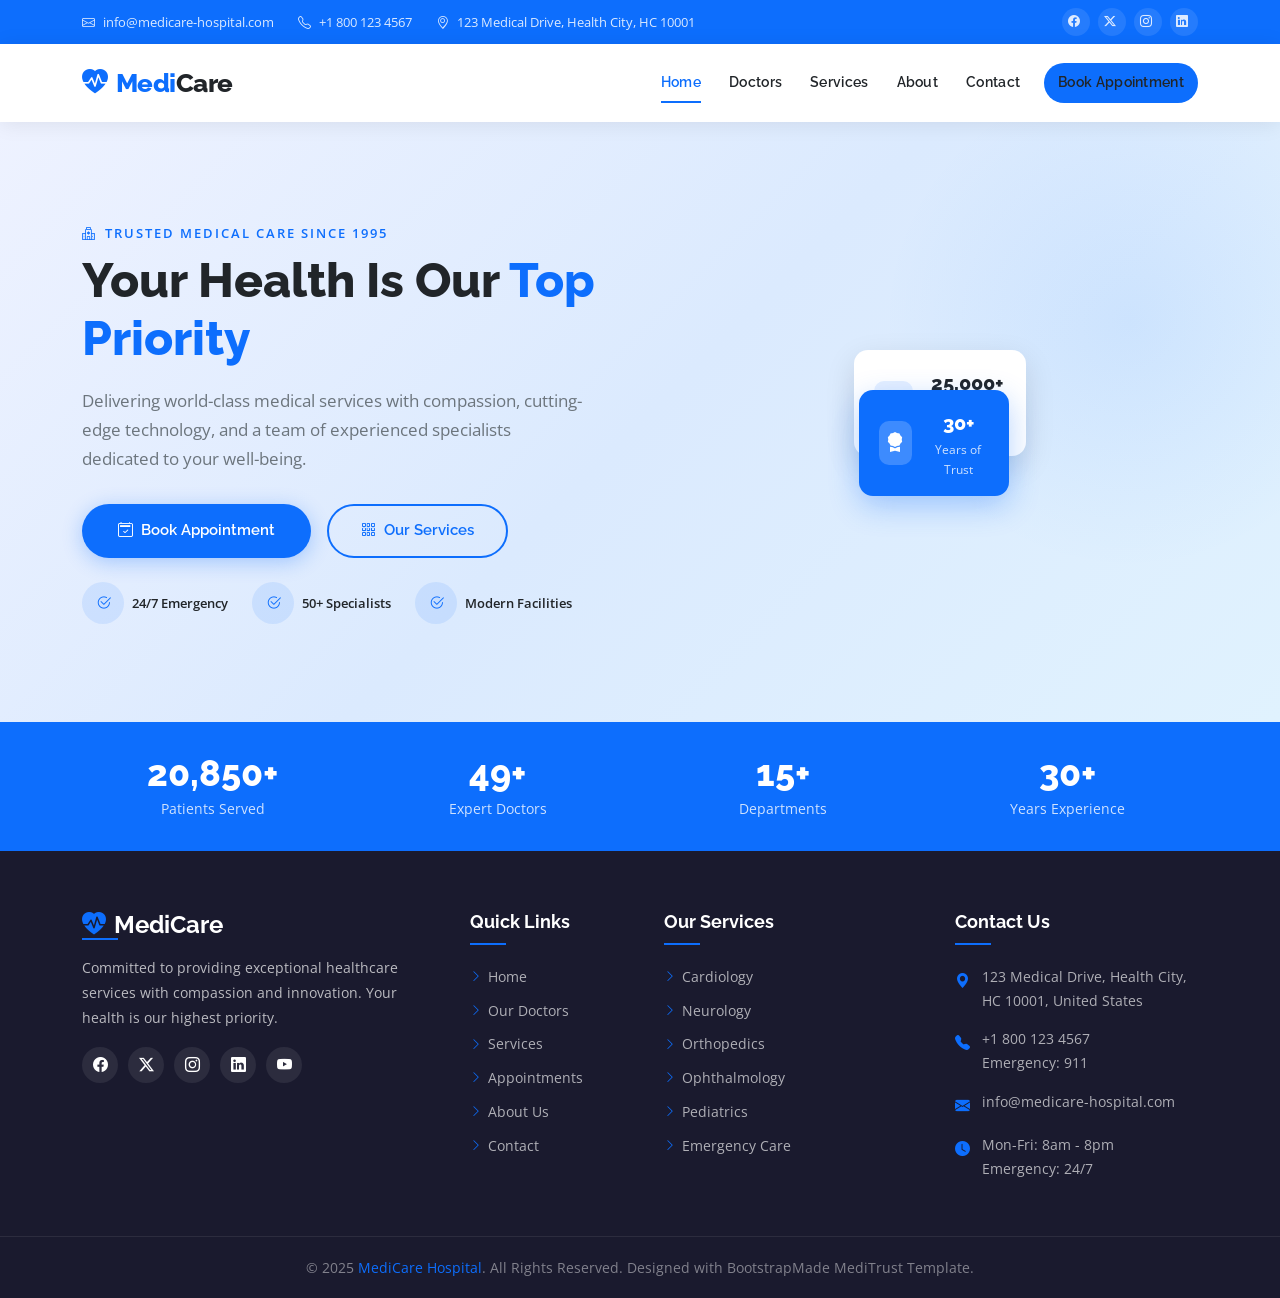
==== index.html @ 4e36a9a5 "Initial project upload" ====
<!DOCTYPE html>
<html lang="en">
<head>
  <meta charset="UTF-8" />
  <meta name="viewport" content="width=device-width, initial-scale=1.0" />
  <title>MediCare Hospital - Quality Healthcare for Everyone</title>
  <link rel="preconnect" href="https://fonts.googleapis.com" />
  <link href="https://fonts.googleapis.com/css2?family=Open+Sans:wght@400;500;600&family=Raleway:wght@500;600;700;800&display=swap" rel="stylesheet" />
  <link href="https://cdn.jsdelivr.net/npm/bootstrap@5.3.2/dist/css/bootstrap.min.css" rel="stylesheet" />
  <link href="https://cdn.jsdelivr.net/npm/bootstrap-icons@1.11.3/font/bootstrap-icons.min.css" rel="stylesheet" />
  <link href="css/style.css" rel="stylesheet" />
</head>
<body>

  <!-- TOPBAR -->
  <div class="topbar">
    <div class="container">
      <div class="d-flex justify-content-between align-items-center flex-wrap gap-2">
        <div class="d-flex gap-4 flex-wrap">
          <span><i class="bi bi-envelope"></i> info@medicare-hospital.com</span>
          <span><i class="bi bi-telephone"></i> +1 800 123 4567</span>
          <span><i class="bi bi-geo-alt"></i> 123 Medical Drive, Health City, HC 10001</span>
        </div>
        <div class="social-links">
          <a href="#"><i class="bi bi-facebook"></i></a>
          <a href="#"><i class="bi bi-twitter-x"></i></a>
          <a href="#"><i class="bi bi-instagram"></i></a>
          <a href="#"><i class="bi bi-linkedin"></i></a>
        </div>
      </div>
    </div>
  </div>

  <!-- NAVBAR -->
  <nav class="navbar navbar-expand-lg">
    <div class="container">
      <a class="navbar-brand" href="index.html">
        <i class="bi bi-heart-pulse-fill me-2"></i>Medi<span>Care</span>
      </a>
      <button class="navbar-toggler border-0" type="button" data-bs-toggle="collapse" data-bs-target="#navMenu">
        <span class="navbar-toggler-icon"></span>
      </button>
      <div class="collapse navbar-collapse" id="navMenu">
        <ul class="navbar-nav ms-auto align-items-lg-center">
          <li class="nav-item"><a class="nav-link active" href="index.html">Home</a></li>
          <li class="nav-item"><a class="nav-link" href="doctors.html">Doctors</a></li>
          <li class="nav-item"><a class="nav-link" href="#services">Services</a></li>
          <li class="nav-item"><a class="nav-link" href="#about">About</a></li>
          <li class="nav-item"><a class="nav-link" href="#contact">Contact</a></li>
          <li class="nav-item"><a class="nav-link btn-appointment" href="appointment.html">Book Appointment</a></li>
        </ul>
      </div>
    </div>
  </nav>

  <!-- HERO -->
  <section class="hero">
    <div class="container">
      <div class="row align-items-center g-5">
        <div class="col-lg-6" data-aos="fade-right">
          <p class="text-primary fw-semibold mb-2" style="font-size:13px;letter-spacing:2px;text-transform:uppercase;">
            <i class="bi bi-hospital me-2"></i>Trusted Medical Care Since 1995
          </p>
          <h1>Your Health Is Our <span>Top Priority</span></h1>
          <p>Delivering world-class medical services with compassion, cutting-edge technology, and a team of experienced specialists dedicated to your well-being.</p>
          <div class="d-flex gap-3 flex-wrap">
            <a href="appointment.html" class="btn-primary-custom">
              <i class="bi bi-calendar2-check"></i> Book Appointment
            </a>
            <a href="#services" class="btn-outline-custom">
              <i class="bi bi-grid-3x3-gap"></i> Our Services
            </a>
          </div>
          <div class="d-flex gap-4 mt-4 flex-wrap">
            <div class="d-flex align-items-center gap-2">
              <div style="width:42px;height:42px;background:rgba(13,110,253,0.1);border-radius:50%;display:flex;align-items:center;justify-content:center;">
                <i class="bi bi-check2-circle text-primary"></i>
              </div>
              <span style="font-size:13px;font-weight:600;">24/7 Emergency</span>
            </div>
            <div class="d-flex align-items-center gap-2">
              <div style="width:42px;height:42px;background:rgba(13,110,253,0.1);border-radius:50%;display:flex;align-items:center;justify-content:center;">
                <i class="bi bi-check2-circle text-primary"></i>
              </div>
              <span style="font-size:13px;font-weight:600;">50+ Specialists</span>
            </div>
            <div class="d-flex align-items-center gap-2">
              <div style="width:42px;height:42px;background:rgba(13,110,253,0.1);border-radius:50%;display:flex;align-items:center;justify-content:center;">
                <i class="bi bi-check2-circle text-primary"></i>
              </div>
              <span style="font-size:13px;font-weight:600;">Modern Facilities</span>
            </div>
          </div>
        </div>
        <div class="col-lg-6 text-center">
          <div style="position:relative;display:inline-block;">
            <img src="https://images.unsplash.com/photo-1631217868264-e5b90bb7e133?w=520&q=80" alt="Hospital Team" class="hero-img" />
            <div style="position:absolute;bottom:-20px;left:-20px;background:#fff;border-radius:14px;padding:16px 20px;box-shadow:0 10px 30px rgba(0,0,0,0.12);min-width:170px;">
              <div class="d-flex align-items-center gap-3">
                <div style="background:rgba(13,110,253,0.1);border-radius:10px;width:44px;height:44px;display:flex;align-items:center;justify-content:center;">
                  <i class="bi bi-people-fill text-primary fs-5"></i>
                </div>
                <div>
                  <div style="font-size:20px;font-weight:800;color:#212529;font-family:'Raleway',sans-serif;">25,000+</div>
                  <div style="font-size:12px;color:#6c757d;">Happy Patients</div>
                </div>
              </div>
            </div>
            <div style="position:absolute;top:-20px;right:-20px;background:#0d6efd;border-radius:14px;padding:16px 20px;box-shadow:0 10px 30px rgba(13,110,253,0.3);min-width:150px;">
              <div class="d-flex align-items-center gap-3">
                <div style="background:rgba(255,255,255,0.2);border-radius:10px;width:44px;height:44px;display:flex;align-items:center;justify-content:center;">
                  <i class="bi bi-award-fill text-white fs-5"></i>
                </div>
                <div>
                  <div style="font-size:20px;font-weight:800;color:#fff;font-family:'Raleway',sans-serif;">30+</div>
                  <div style="font-size:12px;color:rgba(255,255,255,0.8);">Years of Trust</div>
                </div>
              </div>
            </div>
          </div>
        </div>
      </div>
    </div>
  </section>

  <!-- STATS BANNER -->
  <div class="stats-banner">
    <div class="container">
      <div class="row g-4 text-center">
        <div class="col-6 col-md-3">
          <div class="stat-item">
            <h3><span data-target="25000" data-suffix="+">0</span></h3>
            <p>Patients Served</p>
          </div>
        </div>
        <div class="col-6 col-md-3">
          <div class="stat-item">
            <h3><span data-target="50" data-suffix="+">0</span></h3>
            <p>Expert Doctors</p>
          </div>
        </div>
        <div class="col-6 col-md-3">
          <div class="stat-item">
            <h3><span data-target="15" data-suffix="+">0</span></h3>
            <p>Departments</p>
          </div>
        </div>
        <div class="col-6 col-md-3">
          <div class="stat-item">
            <h3><span data-target="30" data-suffix="+">0</span></h3>
            <p>Years Experience</p>
          </div>
        </div>
      </div>
    </div>
  </div>

   <!-- FOOTER -->
  <footer>
    <div class="container">
      <div class="row g-5">
        <div class="col-lg-4 col-md-6">
          <h4 style="font-size:24px;border:none;padding:0;margin-bottom:15px;">
            <i class="bi bi-heart-pulse-fill text-primary me-2"></i>Medi<span style="color:#fff;">Care</span>
          </h4>
          <p>Committed to providing exceptional healthcare services with compassion and innovation. Your health is our highest priority.</p>
          <div class="footer-social mt-3">
            <a href="#"><i class="bi bi-facebook"></i></a>
            <a href="#"><i class="bi bi-twitter-x"></i></a>
            <a href="#"><i class="bi bi-instagram"></i></a>
            <a href="#"><i class="bi bi-linkedin"></i></a>
            <a href="#"><i class="bi bi-youtube"></i></a>
          </div>
        </div>
        <div class="col-lg-2 col-md-6">
          <h4>Quick Links</h4>
          <ul>
            <li><a href="index.html"><i class="bi bi-chevron-right"></i> Home</a></li>
            <li><a href="doctors.html"><i class="bi bi-chevron-right"></i> Our Doctors</a></li>
            <li><a href="#services"><i class="bi bi-chevron-right"></i> Services</a></li>
            <li><a href="appointment.html"><i class="bi bi-chevron-right"></i> Appointments</a></li>
            <li><a href="#about"><i class="bi bi-chevron-right"></i> About Us</a></li>
            <li><a href="#contact"><i class="bi bi-chevron-right"></i> Contact</a></li>
          </ul>
        </div>
        <div class="col-lg-3 col-md-6">
          <h4>Our Services</h4>
          <ul>
            <li><a href="#"><i class="bi bi-chevron-right"></i> Cardiology</a></li>
            <li><a href="#"><i class="bi bi-chevron-right"></i> Neurology</a></li>
            <li><a href="#"><i class="bi bi-chevron-right"></i> Orthopedics</a></li>
            <li><a href="#"><i class="bi bi-chevron-right"></i> Ophthalmology</a></li>
            <li><a href="#"><i class="bi bi-chevron-right"></i> Pediatrics</a></li>
            <li><a href="#"><i class="bi bi-chevron-right"></i> Emergency Care</a></li>
          </ul>
        </div>
        <div class="col-lg-3 col-md-6">
          <h4>Contact Us</h4>
          <div class="footer-contact-item">
            <i class="bi bi-geo-alt-fill"></i>
            <span>123 Medical Drive, Health City, HC 10001, United States</span>
          </div>
          <div class="footer-contact-item">
            <i class="bi bi-telephone-fill"></i>
            <span>+1 800 123 4567<br>Emergency: 911</span>
          </div>
          <div class="footer-contact-item">
            <i class="bi bi-envelope-fill"></i>
            <span>info@medicare-hospital.com</span>
          </div>
          <div class="footer-contact-item">
            <i class="bi bi-clock-fill"></i>
            <span>Mon-Fri: 8am - 8pm<br>Emergency: 24/7</span>
          </div>
        </div>
      </div>
    </div>
    <div class="footer-bottom">
      <div class="container">
        <p class="mb-0">&copy; 2025 <a href="#">MediCare Hospital</a>. All Rights Reserved. Designed with BootstrapMade MediTrust Template.</p>
      </div>
    </div>
  </footer>

  <!-- SCROLL TO TOP -->
  <button class="scroll-top" id="scrollTop"><i class="bi bi-arrow-up"></i></button>

  <script src="https://cdn.jsdelivr.net/npm/bootstrap@5.3.2/dist/js/bootstrap.bundle.min.js"></script>
  <script src="js/main.js"></script>
</body>
</html>
---- css/style.css ----
/* =============================================
   MediTrust - Hospital Management CSS
   Matching BootstrapMade MediTrust Template
============================================= */

:root {
  --primary: #0d6efd;
  --primary-dark: #0b5ed7;
  --secondary: #6c757d;
  --accent: #0dcaf0;
  --success: #198754;
  --light-bg: #f8f9fa;
  --white: #ffffff;
  --dark: #212529;
  --text-muted: #6c757d;
  --border-color: #dee2e6;
  --shadow: 0 0 30px rgba(0,0,0,0.08);
  --shadow-hover: 0 10px 40px rgba(13,110,253,0.15);
  --font-main: 'Open Sans', sans-serif;
  --font-heading: 'Raleway', sans-serif;
}

* { margin: 0; padding: 0; box-sizing: border-box; }

body {
  font-family: var(--font-main);
  color: var(--dark);
  background: var(--white);
  font-size: 15px;
  line-height: 1.7;
}

a { color: var(--primary); text-decoration: none; transition: 0.3s; }
a:hover { color: var(--primary-dark); }

h1,h2,h3,h4,h5,h6 {
  font-family: var(--font-heading);
  font-weight: 700;
  color: var(--dark);
}

/* ---- TOPBAR ---- */
.topbar {
  background: var(--primary);
  color: rgba(255,255,255,0.85);
  font-size: 13px;
  padding: 8px 0;
}
.topbar a { color: rgba(255,255,255,0.85); font-size: 13px; }
.topbar a:hover { color: #fff; }
.topbar i { margin-right: 5px; }
.topbar .social-links a {
  width: 28px; height: 28px;
  display: inline-flex; align-items: center; justify-content: center;
  background: rgba(255,255,255,0.1);
  border-radius: 50%;
  margin-left: 5px;
  font-size: 12px;
}
.topbar .social-links a:hover { background: rgba(255,255,255,0.25); }

/* ---- NAVBAR ---- */
.navbar {
  background: var(--white) !important;
  box-shadow: 0 2px 20px rgba(0,0,0,0.08);
  padding: 12px 0;
  position: sticky;
  top: 0;
  z-index: 9999;
}
.navbar-brand {
  font-family: var(--font-heading);
  font-size: 26px;
  font-weight: 800;
  color: var(--primary) !important;
  letter-spacing: -0.5px;
}
.navbar-brand span { color: var(--dark); }
.navbar-nav .nav-link {
  font-family: var(--font-heading);
  font-size: 14px;
  font-weight: 600;
  color: var(--dark) !important;
  padding: 8px 14px !important;
  letter-spacing: 0.3px;
  position: relative;
}
.navbar-nav .nav-link::after {
  content: '';
  position: absolute;
  bottom: 0; left: 14px;
  width: 0; height: 2px;
  background: var(--primary);
  transition: 0.3s;
}
.navbar-nav .nav-link:hover::after,
.navbar-nav .nav-link.active::after { width: calc(100% - 28px); }
.navbar-nav .nav-link:hover,
.navbar-nav .nav-link.active { color: var(--primary) !important; }
.btn-appointment {
  background: var(--primary);
  color: #fff !important;
  border-radius: 50px;
  padding: 8px 24px !important;
  font-size: 14px !important;
  margin-left: 10px;
}
.btn-appointment:hover { background: var(--primary-dark); color: #fff !important; }
.btn-appointment::after { display: none !important; }

/* ---- HERO SECTION ---- */
.hero {
  background: linear-gradient(135deg, #eef2ff 0%, #dbeafe 50%, #e0f2fe 100%);
  padding: 100px 0 80px;
  min-height: 600px;
  position: relative;
  overflow: hidden;
}
.hero::before {
  content: '';
  position: absolute;
  top: -50px; right: -100px;
  width: 500px; height: 500px;
  background: radial-gradient(circle, rgba(13,110,253,0.08) 0%, transparent 70%);
  border-radius: 50%;
}
.hero h1 {
  font-size: 48px;
  font-weight: 800;
  line-height: 1.2;
  color: var(--dark);
  margin-bottom: 20px;
}
.hero h1 span { color: var(--primary); }
.hero p {
  font-size: 17px;
  color: var(--secondary);
  margin-bottom: 30px;
  max-width: 500px;
}
.hero-img {
  border-radius: 20px;
  box-shadow: 0 20px 60px rgba(13,110,253,0.2);
  width: 100%;
  max-width: 500px;
}
.btn-primary-custom {
  background: var(--primary);
  color: #fff;
  border: none;
  border-radius: 50px;
  padding: 14px 36px;
  font-size: 15px;
  font-weight: 600;
  font-family: var(--font-heading);
  display: inline-flex; align-items: center; gap: 8px;
  transition: 0.3s;
  box-shadow: 0 4px 20px rgba(13,110,253,0.3);
}
.btn-primary-custom:hover {
  background: var(--primary-dark);
  color: #fff;
  transform: translateY(-2px);
  box-shadow: 0 8px 30px rgba(13,110,253,0.4);
}
.btn-outline-custom {
  background: transparent;
  color: var(--primary);
  border: 2px solid var(--primary);
  border-radius: 50px;
  padding: 12px 32px;
  font-size: 15px;
  font-weight: 600;
  font-family: var(--font-heading);
  display: inline-flex; align-items: center; gap: 8px;
  transition: 0.3s;
}
.btn-outline-custom:hover {
  background: var(--primary);
  color: #fff;
  transform: translateY(-2px);
}

/* ---- STATS BANNER ---- */
.stats-banner {
  background: var(--primary);
  padding: 30px 0;
}
.stat-item { text-align: center; color: #fff; }
.stat-item h3 { font-size: 36px; font-weight: 800; color: #fff; margin-bottom: 2px; }
.stat-item p { font-size: 14px; color: rgba(255,255,255,0.8); margin: 0; }

/* ---- SECTION STYLES ---- */
section { padding: 70px 0; }
.section-title {
  text-align: center;
  padding-bottom: 40px;
}
.section-title h2 {
  font-size: 36px;
  font-weight: 800;
  position: relative;
  padding-bottom: 20px;
  margin-bottom: 15px;
}
.section-title h2::after {
  content: '';
  position: absolute;
  bottom: 0; left: 50%; transform: translateX(-50%);
  width: 60px; height: 3px;
  background: var(--primary);
  border-radius: 2px;
}
.section-title p {
  color: var(--secondary);
  max-width: 600px;
  margin: 0 auto;
  font-size: 16px;
}
.section-title .subtitle {
  color: var(--primary);
  font-size: 13px;
  font-weight: 600;
  letter-spacing: 2px;
  text-transform: uppercase;
  margin-bottom: 10px;
  display: block;
}

/* ---- SERVICE CARDS ---- */
.services-section { background: var(--light-bg); }
.service-card {
  background: var(--white);
  border-radius: 12px;
  padding: 35px 25px;
  text-align: center;
  box-shadow: var(--shadow);
  transition: 0.3s;
  height: 100%;
  border: 1px solid transparent;
}
.service-card:hover {
  box-shadow: var(--shadow-hover);
  transform: translateY(-5px);
  border-color: rgba(13,110,253,0.1);
}
.service-icon {
  width: 70px; height: 70px;
  background: rgba(13,110,253,0.1);
  border-radius: 50%;
  display: flex; align-items: center; justify-content: center;
  margin: 0 auto 20px;
  transition: 0.3s;
}
.service-card:hover .service-icon { background: var(--primary); }
.service-icon i {
  font-size: 30px;
  color: var(--primary);
  transition: 0.3s;
}
.service-card:hover .service-icon i { color: #fff; }
.service-card h4 { font-size: 18px; margin-bottom: 12px; }
.service-card p { color: var(--secondary); font-size: 14px; margin: 0; }

/* ---- DOCTOR CARDS ---- */
.doctor-card {
  background: var(--white);
  border-radius: 12px;
  overflow: hidden;
  box-shadow: var(--shadow);
  transition: 0.3s;
  height: 100%;
}
.doctor-card:hover {
  box-shadow: var(--shadow-hover);
  transform: translateY(-5px);
}
.doctor-img-wrap {
  position: relative;
  overflow: hidden;
}
.doctor-img-wrap img {
  width: 100%;
  height: 260px;
  object-fit: cover;
  object-position: top;
  transition: 0.4s;
}
.doctor-card:hover .doctor-img-wrap img { transform: scale(1.04); }
.doctor-social {
  position: absolute;
  bottom: -50px;
  left: 0; right: 0;
  background: rgba(13,110,253,0.9);
  display: flex; justify-content: center; gap: 15px;
  padding: 12px;
  transition: 0.4s;
}
.doctor-card:hover .doctor-social { bottom: 0; }
.doctor-social a { color: #fff; font-size: 16px; }
.doctor-social a:hover { color: rgba(255,255,255,0.7); }
.doctor-info { padding: 20px; }
.doctor-info h4 { font-size: 18px; margin-bottom: 4px; }
.doctor-info .specialty {
  color: var(--primary);
  font-size: 13px;
  font-weight: 600;
  display: block;
  margin-bottom: 8px;
}
.doctor-rating { color: #ffc107; font-size: 13px; }
.doctor-rating span { color: var(--secondary); font-size: 12px; margin-left: 4px; }

/* ---- APPOINTMENT SECTION ---- */
.appointment-section { background: var(--light-bg); }
.appt-form-wrap {
  background: var(--white);
  border-radius: 16px;
  padding: 45px 40px;
  box-shadow: var(--shadow);
}
.appt-info-wrap {
  background: var(--primary);
  border-radius: 16px;
  padding: 45px 40px;
  color: #fff;
  height: 100%;
}
.appt-info-wrap h3 { color: #fff; margin-bottom: 20px; font-size: 26px; }
.appt-info-item {
  display: flex; gap: 15px;
  margin-bottom: 25px;
  align-items: flex-start;
}
.appt-info-item .icon {
  width: 50px; height: 50px;
  background: rgba(255,255,255,0.15);
  border-radius: 10px;
  display: flex; align-items: center; justify-content: center;
  flex-shrink: 0;
}
.appt-info-item .icon i { font-size: 22px; color: #fff; }
.appt-info-item h5 { font-size: 15px; color: #fff; margin-bottom: 3px; }
.appt-info-item p { font-size: 13px; color: rgba(255,255,255,0.75); margin: 0; }
.form-label { font-weight: 600; font-size: 13px; color: var(--dark); margin-bottom: 6px; }
.form-control, .form-select {
  border: 1.5px solid var(--border-color);
  border-radius: 8px;
  padding: 10px 14px;
  font-size: 14px;
  transition: 0.2s;
}
.form-control:focus, .form-select:focus {
  border-color: var(--primary);
  box-shadow: 0 0 0 3px rgba(13,110,253,0.12);
}
.btn-submit {
  background: var(--primary);
  color: #fff;
  border: none;
  border-radius: 8px;
  padding: 13px 36px;
  font-size: 15px;
  font-weight: 600;
  font-family: var(--font-heading);
  width: 100%;
  transition: 0.3s;
  cursor: pointer;
}
.btn-submit:hover { background: var(--primary-dark); transform: translateY(-1px); }

/* ---- EMERGENCY SECTION ---- */
.emergency-section {
  background: linear-gradient(135deg, #dc3545, #c82333);
  padding: 60px 0;
  color: #fff;
}
.emergency-section h2 { color: #fff; font-size: 32px; margin-bottom: 10px; }
.emergency-section p { color: rgba(255,255,255,0.85); font-size: 16px; margin-bottom: 0; }
.emergency-number {
  font-size: 44px;
  font-weight: 900;
  color: #fff;
  font-family: var(--font-heading);
  letter-spacing: 2px;
}
.emergency-badge {
  background: rgba(255,255,255,0.15);
  border-radius: 12px;
  padding: 20px 30px;
  text-align: center;
  border: 1px solid rgba(255,255,255,0.2);
}
.btn-emergency {
  background: #fff;
  color: #dc3545;
  border: none;
  border-radius: 50px;
  padding: 14px 36px;
  font-size: 15px;
  font-weight: 700;
  font-family: var(--font-heading);
  transition: 0.3s;
  display: inline-flex; align-items: center; gap: 8px;
}
.btn-emergency:hover {
  background: #f8d7da;
  transform: translateY(-2px);
  box-shadow: 0 8px 30px rgba(0,0,0,0.2);
}

/* ---- WHY US ---- */
.why-us-item {
  display: flex; gap: 18px;
  margin-bottom: 30px;
  align-items: flex-start;
}
.why-icon {
  width: 56px; height: 56px;
  background: rgba(13,110,253,0.1);
  border-radius: 12px;
  display: flex; align-items: center; justify-content: center;
  flex-shrink: 0;
}
.why-icon i { font-size: 24px; color: var(--primary); }
.why-text h5 { font-size: 17px; margin-bottom: 5px; }
.why-text p { color: var(--secondary); font-size: 14px; margin: 0; }

/* ---- TESTIMONIALS ---- */
.testimonials-section { background: var(--light-bg); }
.testimonial-card {
  background: var(--white);
  border-radius: 12px;
  padding: 30px;
  box-shadow: var(--shadow);
  height: 100%;
  position: relative;
}
.testimonial-card::before {
  content: '\201C';
  font-size: 80px;
  color: rgba(13,110,253,0.1);
  font-family: Georgia, serif;
  position: absolute;
  top: 10px; left: 20px;
  line-height: 1;
}
.testimonial-text {
  color: var(--secondary);
  font-size: 14px;
  line-height: 1.8;
  margin-bottom: 20px;
  padding-top: 30px;
}
.testimonial-author { display: flex; align-items: center; gap: 12px; }
.testimonial-author img {
  width: 50px; height: 50px;
  border-radius: 50%;
  object-fit: cover;
}
.testimonial-author h5 { font-size: 15px; margin-bottom: 2px; }
.testimonial-author span { font-size: 12px; color: var(--primary); }

/* ---- FOOTER ---- */
footer {
  background: #1a1a2e;
  color: rgba(255,255,255,0.7);
  padding: 60px 0 0;
}
footer h4 {
  color: #fff;
  font-size: 18px;
  margin-bottom: 20px;
  position: relative;
  padding-bottom: 12px;
}
footer h4::after {
  content: '';
  position: absolute;
  bottom: 0; left: 0;
  width: 36px; height: 2px;
  background: var(--primary);
}
footer p { font-size: 14px; line-height: 1.8; }
footer ul { list-style: none; padding: 0; }
footer ul li { margin-bottom: 10px; }
footer ul li a {
  color: rgba(255,255,255,0.65);
  font-size: 14px;
  display: flex; align-items: center; gap: 6px;
  transition: 0.3s;
}
footer ul li a:hover { color: var(--primary); padding-left: 5px; }
footer ul li a i { font-size: 12px; color: var(--primary); }
.footer-contact-item { display: flex; gap: 12px; margin-bottom: 15px; }
.footer-contact-item i { color: var(--primary); margin-top: 3px; font-size: 15px; }
.footer-contact-item span { font-size: 14px; color: rgba(255,255,255,0.65); }
.footer-social a {
  width: 36px; height: 36px;
  background: rgba(255,255,255,0.08);
  border-radius: 50%;
  display: inline-flex; align-items: center; justify-content: center;
  color: #fff; font-size: 15px;
  margin-right: 6px;
  transition: 0.3s;
}
.footer-social a:hover { background: var(--primary); }
.footer-bottom {
  border-top: 1px solid rgba(255,255,255,0.08);
  padding: 18px 0;
  margin-top: 40px;
  text-align: center;
  font-size: 13px;
  color: rgba(255,255,255,0.45);
}
.footer-bottom a { color: var(--primary); }

/* ---- BREADCRUMB / PAGE HEADER ---- */
.page-header {
  background: linear-gradient(135deg, #1a1a2e 0%, #16213e 100%);
  padding: 65px 0 45px;
  color: #fff;
  position: relative;
  overflow: hidden;
}
.page-header::after {
  content: '';
  position: absolute;
  top: 0; left: 0; right: 0; bottom: 0;
  background: rgba(13,110,253,0.08);
}
.page-header .container { position: relative; z-index: 2; }
.page-header h1 { color: #fff; font-size: 38px; margin-bottom: 8px; }
.breadcrumb { background: transparent; padding: 0; margin: 0; }
.breadcrumb-item a { color: rgba(255,255,255,0.7); font-size: 14px; }
.breadcrumb-item.active { color: var(--primary); font-size: 14px; }
.breadcrumb-item + .breadcrumb-item::before { color: rgba(255,255,255,0.4); }

/* ---- DOCTOR PAGE SPECIFIC ---- */
.filter-btns { margin-bottom: 35px; text-align: center; }
.filter-btn {
  background: transparent;
  border: 1.5px solid var(--border-color);
  color: var(--secondary);
  border-radius: 50px;
  padding: 8px 22px;
  font-size: 13px;
  font-weight: 600;
  margin: 4px;
  cursor: pointer;
  transition: 0.3s;
}
.filter-btn:hover, .filter-btn.active {
  background: var(--primary);
  border-color: var(--primary);
  color: #fff;
}
.doctor-full-card {
  background: var(--white);
  border-radius: 14px;
  box-shadow: var(--shadow);
  overflow: hidden;
  display: flex; gap: 0;
  margin-bottom: 25px;
  transition: 0.3s;
}
.doctor-full-card:hover { box-shadow: var(--shadow-hover); transform: translateY(-3px); }
.doctor-full-card img {
  width: 200px;
  height: 220px;
  object-fit: cover;
  object-position: top;
  flex-shrink: 0;
}
.doctor-full-info { padding: 25px; flex: 1; }
.doctor-full-info h4 { font-size: 20px; margin-bottom: 4px; }
.doctor-full-info .specialty { color: var(--primary); font-size: 13px; font-weight: 600; }
.badge-custom {
  background: rgba(13,110,253,0.1);
  color: var(--primary);
  font-size: 12px;
  padding: 4px 12px;
  border-radius: 50px;
  font-weight: 600;
  margin-right: 5px;
  margin-bottom: 5px;
  display: inline-block;
}
.availability-badge {
  background: rgba(25,135,84,0.1);
  color: var(--success);
  font-size: 12px;
  padding: 4px 12px;
  border-radius: 50px;
  font-weight: 600;
  display: inline-block;
}

/* ---- APPOINTMENT PAGE ---- */
.appt-steps { margin-bottom: 40px; }
.step-item {
  display: flex; align-items: center; gap: 12px;
  padding: 15px 20px;
  border-radius: 10px;
  background: var(--white);
  box-shadow: var(--shadow);
  margin-bottom: 12px;
  transition: 0.3s;
}
.step-item.active { border-left: 3px solid var(--primary); }
.step-num {
  width: 36px; height: 36px;
  background: var(--primary);
  color: #fff;
  border-radius: 50%;
  display: flex; align-items: center; justify-content: center;
  font-weight: 700; font-size: 14px; flex-shrink: 0;
}
.step-text h6 { font-size: 14px; margin-bottom: 2px; }
.step-text span { font-size: 12px; color: var(--secondary); }

/* ---- VALIDATION FEEDBACK ---- */
.valid-feedback, .invalid-feedback { font-size: 12px; }
.form-control.is-valid { border-color: var(--success); }
.form-control.is-invalid { border-color: #dc3545; }

/* ---- SCROLL TO TOP ---- */
.scroll-top {
  position: fixed;
  bottom: 30px; right: 30px;
  width: 44px; height: 44px;
  background: var(--primary);
  color: #fff;
  border-radius: 50%;
  display: flex; align-items: center; justify-content: center;
  font-size: 18px;
  box-shadow: 0 4px 20px rgba(13,110,253,0.4);
  cursor: pointer;
  transition: 0.3s;
  opacity: 0;
  visibility: hidden;
  z-index: 9999;
  border: none;
}
.scroll-top.visible { opacity: 1; visibility: visible; }
.scroll-top:hover { background: var(--primary-dark); transform: translateY(-3px); }

/* ---- ANIMATIONS ---- */
.fade-up {
  opacity: 0;
  transform: translateY(30px);
  transition: 0.6s ease;
}
.fade-up.animated { opacity: 1; transform: translateY(0); }

/* ---- RESPONSIVE ---- */
@media (max-width: 991px) {
  .hero h1 { font-size: 34px; }
  .hero { padding: 70px 0 50px; }
  .doctor-full-card { flex-direction: column; }
  .doctor-full-card img { width: 100%; height: 220px; }
  .appt-form-wrap { padding: 30px 25px; }
  .appt-info-wrap { padding: 30px 25px; margin-top: 20px; }
}
@media (max-width: 767px) {
  .hero h1 { font-size: 28px; }
  section { padding: 50px 0; }
  .section-title h2 { font-size: 28px; }
  .emergency-number { font-size: 32px; }
  .topbar { display: none; }
}
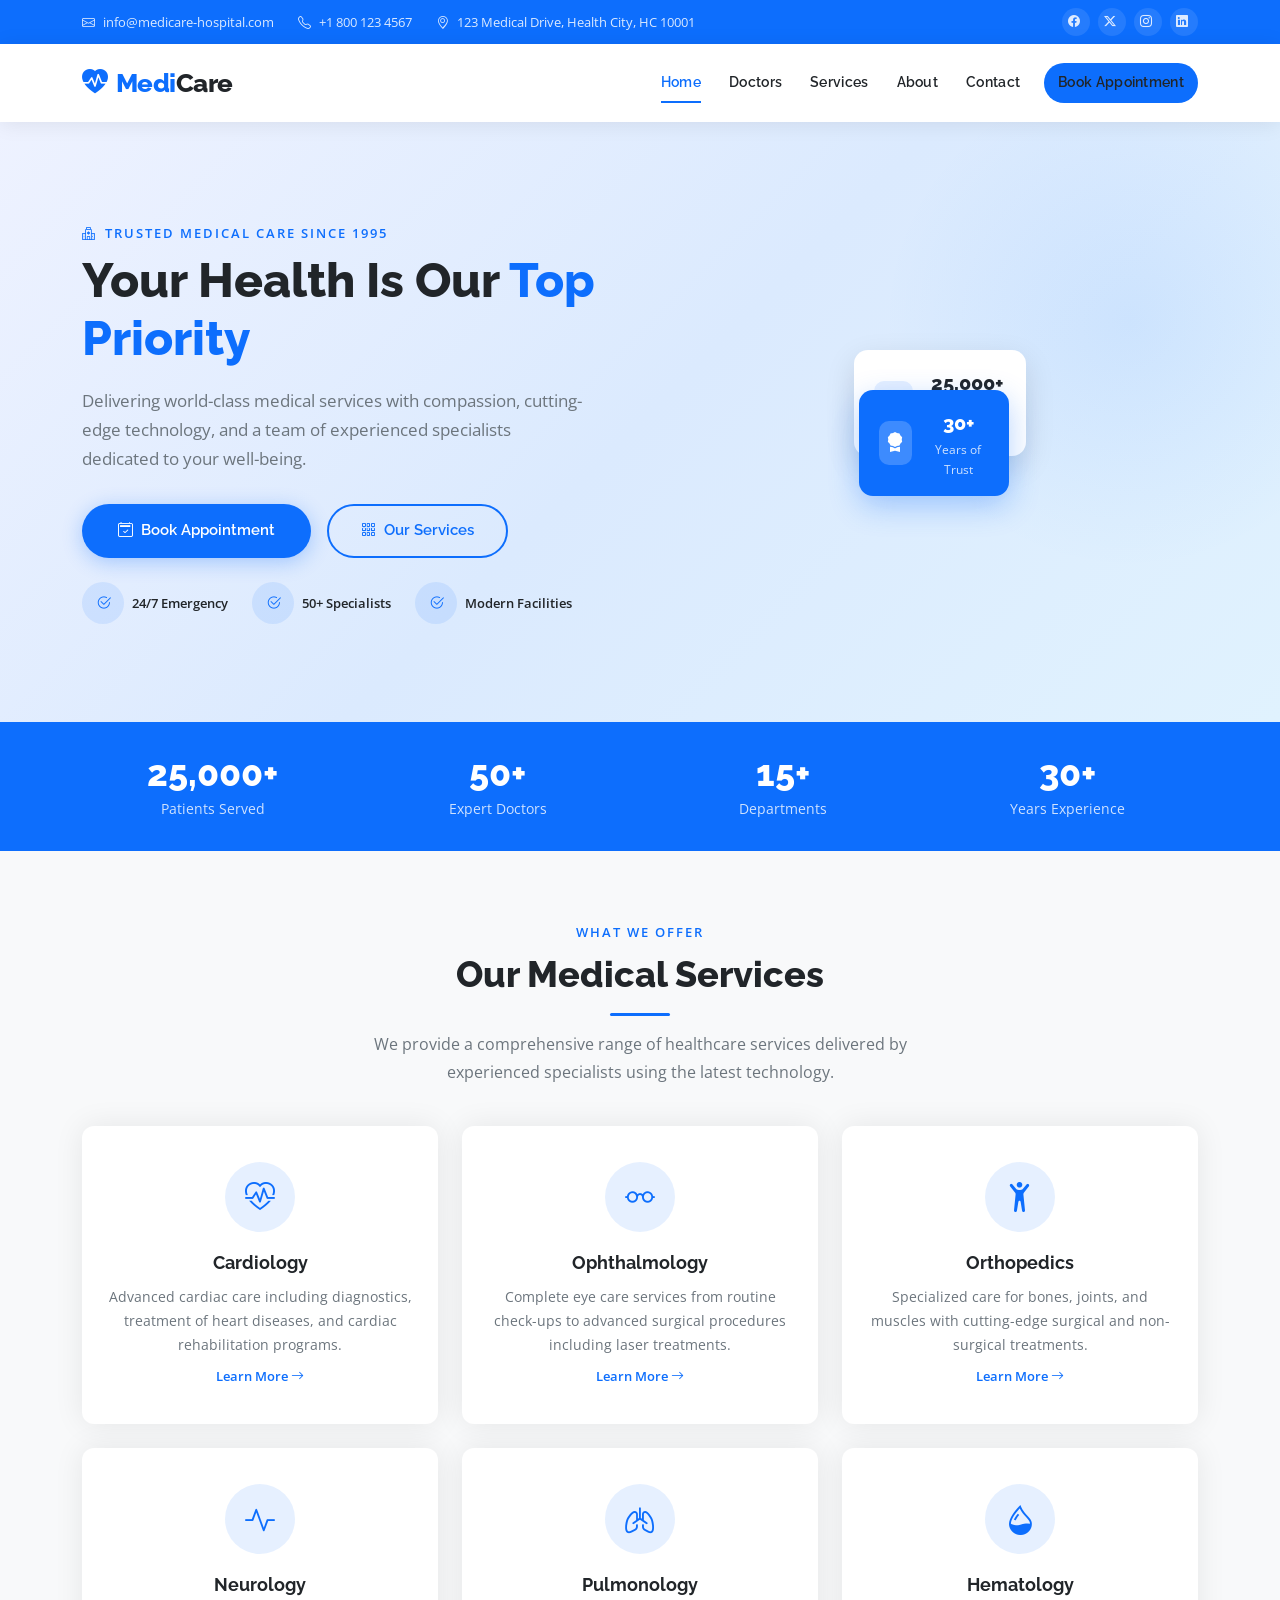
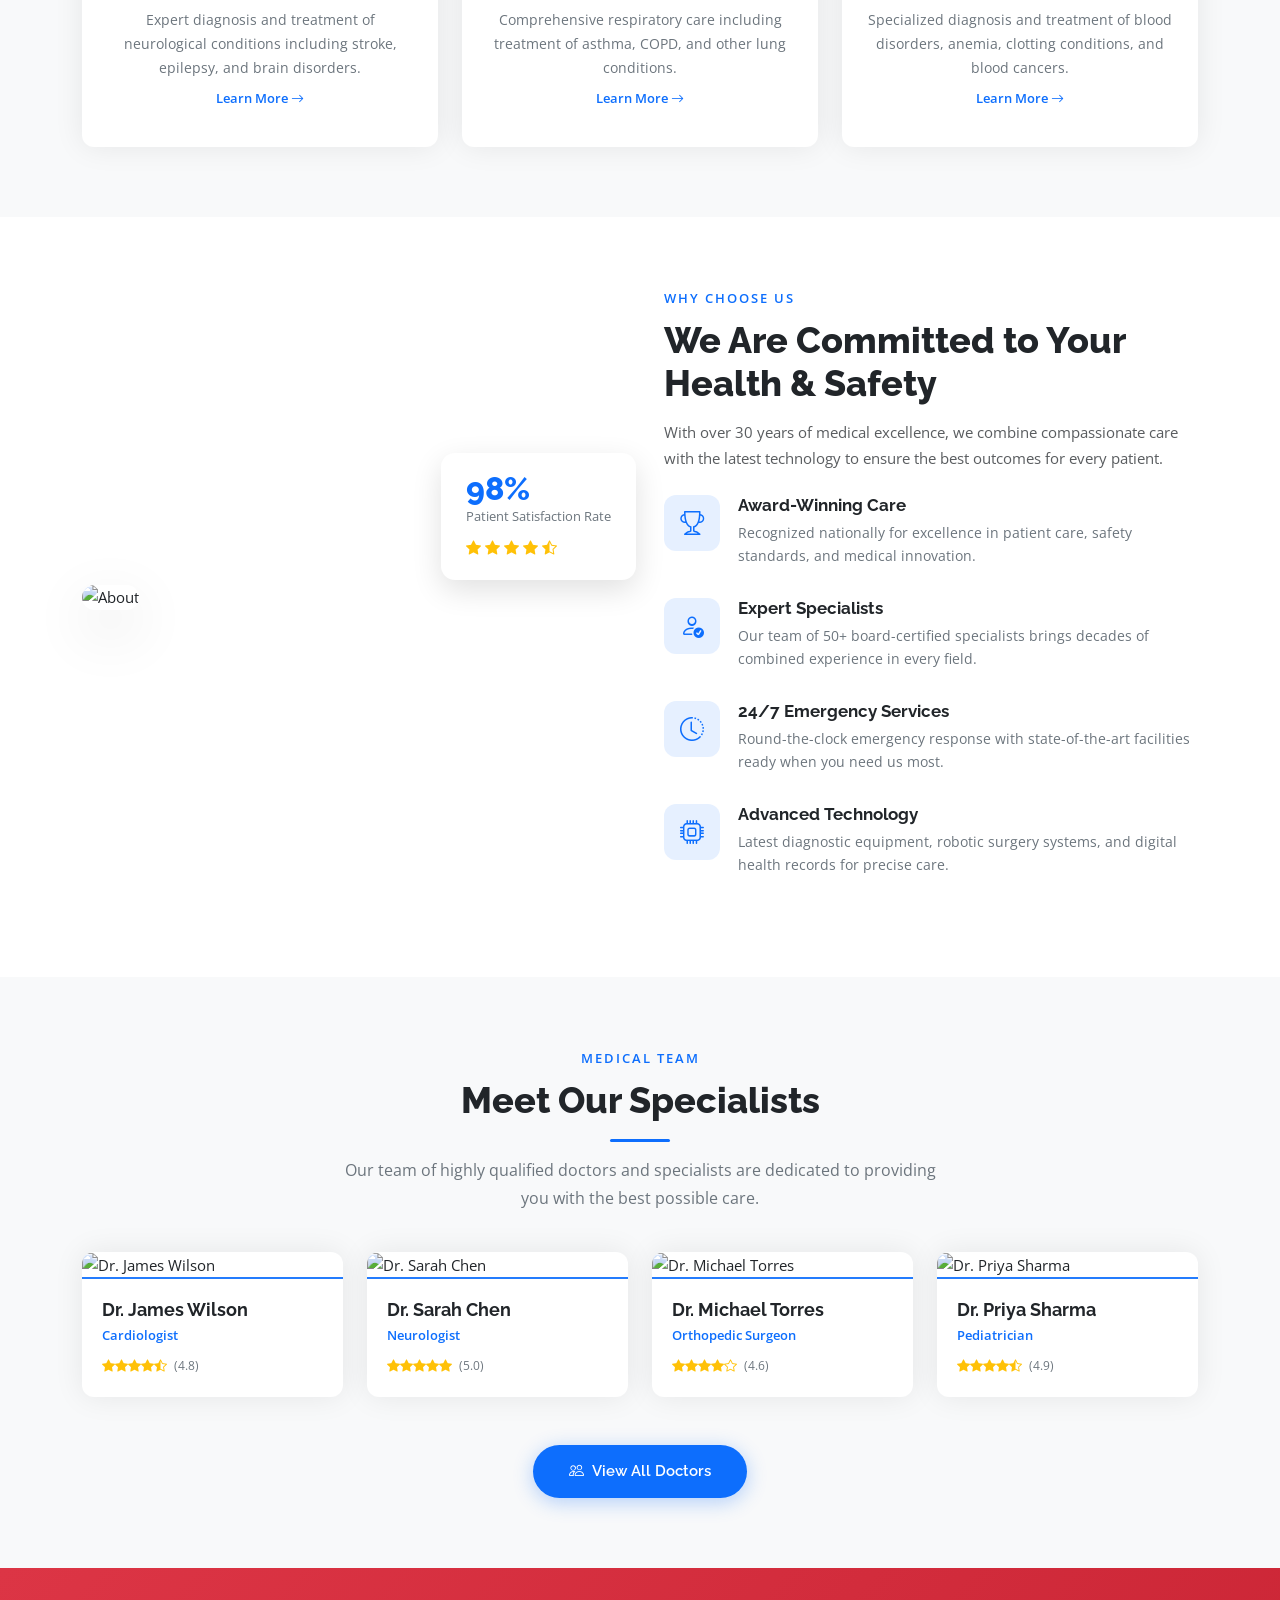
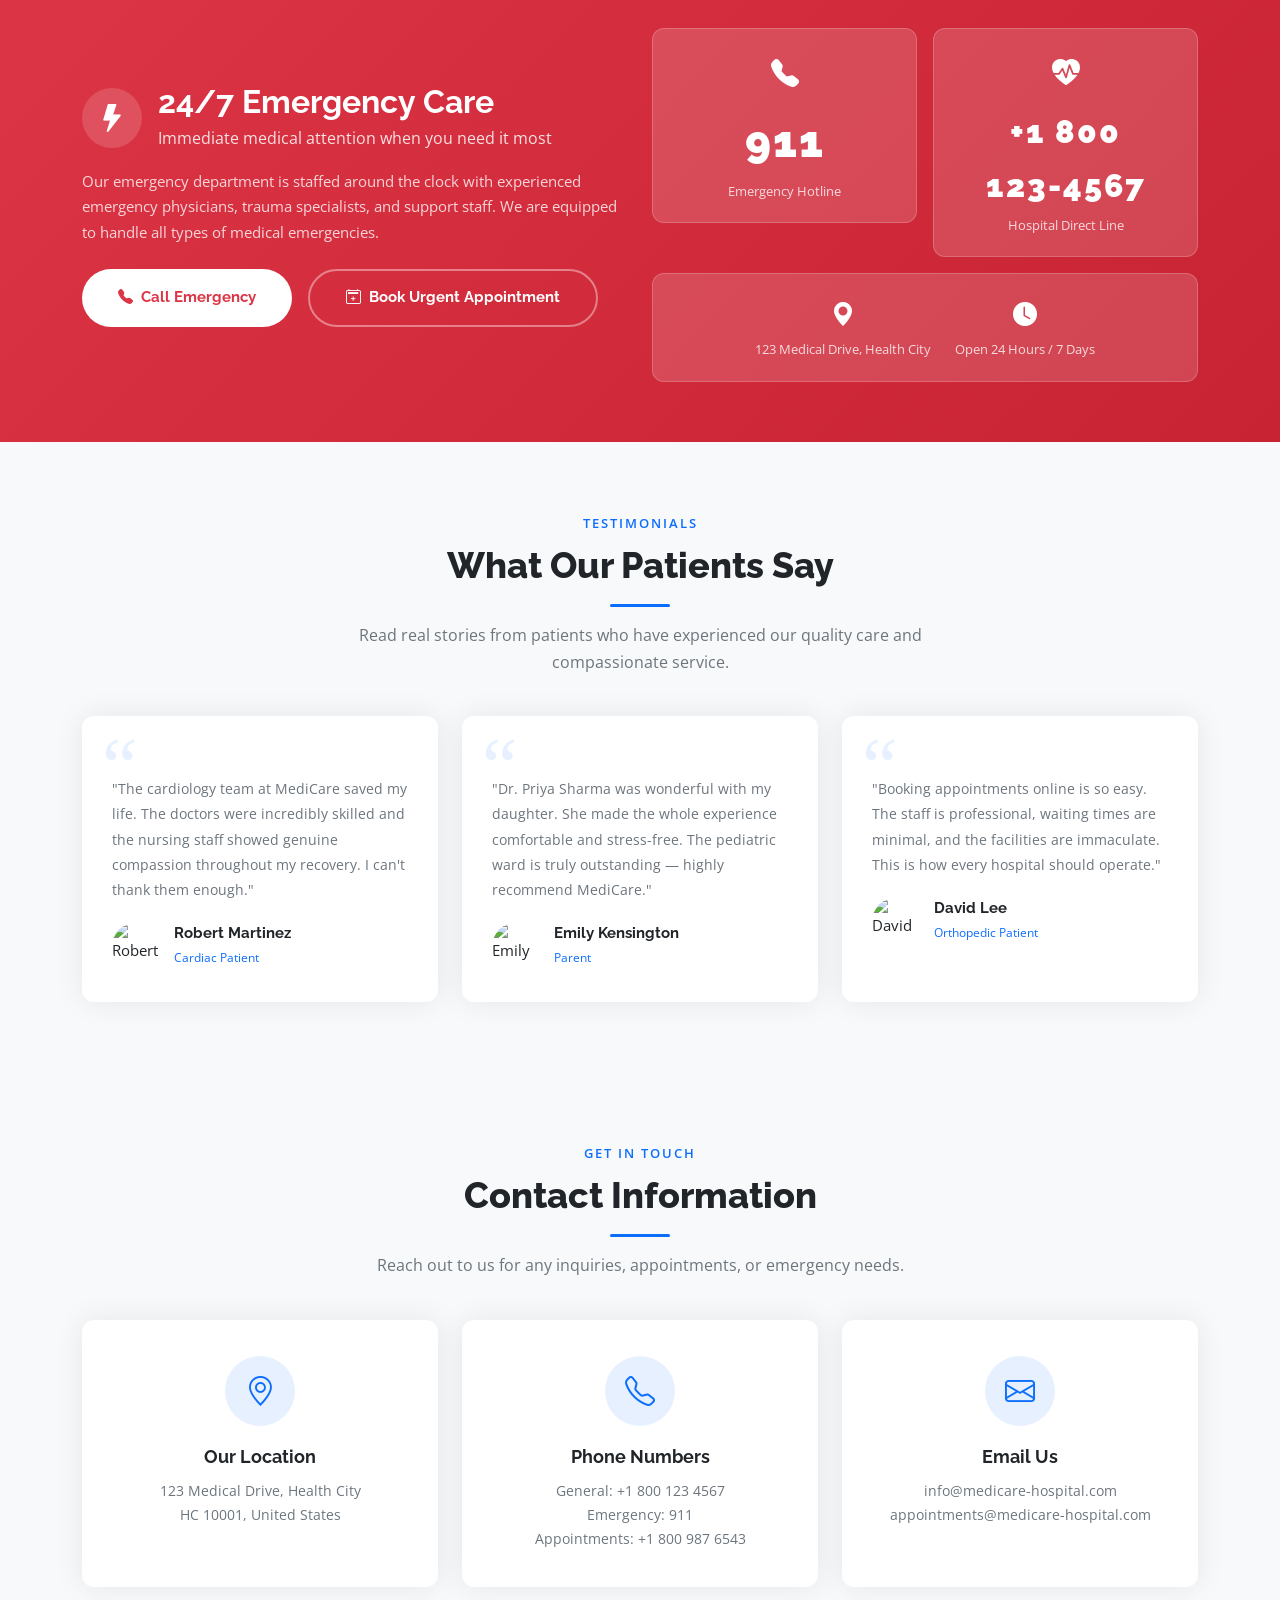
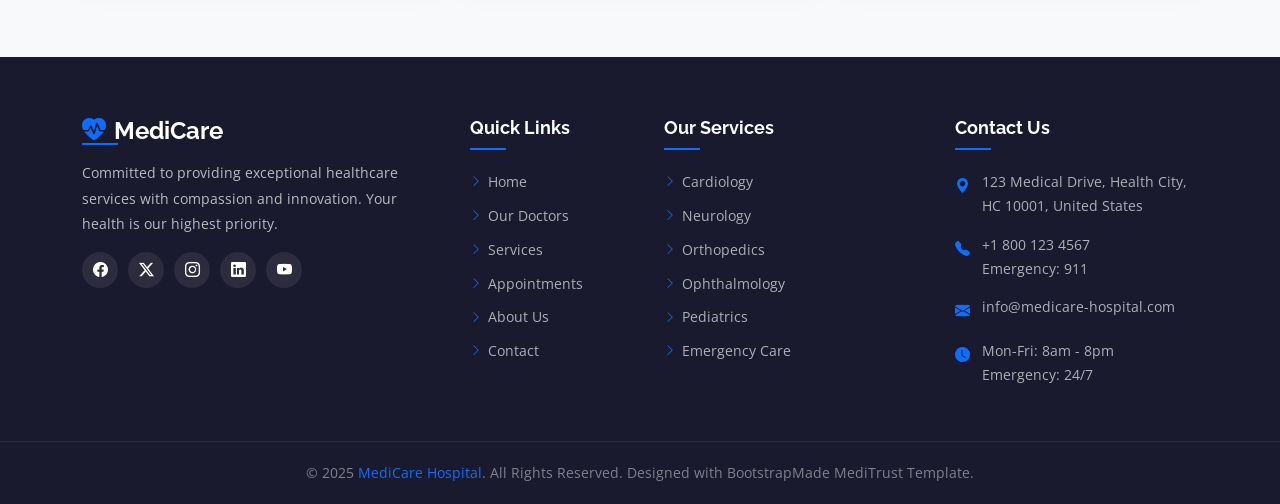
==== commit 527db8a9: "Updated project files" ====
--- a/index.html
+++ b/index.html
@@ -154,6 +154,365 @@
       </div>
     </div>
   </div>
+  <!-- SERVICES -->
+  <section id="services" class="services-section">
+    <div class="container">
+      <div class="section-title">
+        <span class="subtitle">What We Offer</span>
+        <h2>Our Medical Services</h2>
+        <p>We provide a comprehensive range of healthcare services delivered by experienced specialists using the latest technology.</p>
+      </div>
+      <div class="row g-4">
+        <div class="col-md-6 col-lg-4 fade-up">
+          <div class="service-card">
+            <div class="service-icon"><i class="bi bi-heart-pulse"></i></div>
+            <h4>Cardiology</h4>
+            <p>Advanced cardiac care including diagnostics, treatment of heart diseases, and cardiac rehabilitation programs.</p>
+            <a href="#" class="text-primary mt-2 d-inline-block fw-semibold" style="font-size:13px;">Learn More <i class="bi bi-arrow-right"></i></a>
+          </div>
+        </div>
+        <div class="col-md-6 col-lg-4 fade-up">
+          <div class="service-card">
+            <div class="service-icon"><i class="bi bi-eyeglasses"></i></div>
+            <h4>Ophthalmology</h4>
+            <p>Complete eye care services from routine check-ups to advanced surgical procedures including laser treatments.</p>
+            <a href="#" class="text-primary mt-2 d-inline-block fw-semibold" style="font-size:13px;">Learn More <i class="bi bi-arrow-right"></i></a>
+          </div>
+        </div>
+        <div class="col-md-6 col-lg-4 fade-up">
+          <div class="service-card">
+            <div class="service-icon"><i class="bi bi-person-arms-up"></i></div>
+            <h4>Orthopedics</h4>
+            <p>Specialized care for bones, joints, and muscles with cutting-edge surgical and non-surgical treatments.</p>
+            <a href="#" class="text-primary mt-2 d-inline-block fw-semibold" style="font-size:13px;">Learn More <i class="bi bi-arrow-right"></i></a>
+          </div>
+        </div>
+        <div class="col-md-6 col-lg-4 fade-up">
+          <div class="service-card">
+            <div class="service-icon"><i class="bi bi-activity"></i></div>
+            <h4>Neurology</h4>
+            <p>Expert diagnosis and treatment of neurological conditions including stroke, epilepsy, and brain disorders.</p>
+            <a href="#" class="text-primary mt-2 d-inline-block fw-semibold" style="font-size:13px;">Learn More <i class="bi bi-arrow-right"></i></a>
+          </div>
+        </div>
+        <div class="col-md-6 col-lg-4 fade-up">
+          <div class="service-card">
+            <div class="service-icon"><i class="bi bi-lungs"></i></div>
+            <h4>Pulmonology</h4>
+            <p>Comprehensive respiratory care including treatment of asthma, COPD, and other lung conditions.</p>
+            <a href="#" class="text-primary mt-2 d-inline-block fw-semibold" style="font-size:13px;">Learn More <i class="bi bi-arrow-right"></i></a>
+          </div>
+        </div>
+        <div class="col-md-6 col-lg-4 fade-up">
+          <div class="service-card">
+            <div class="service-icon"><i class="bi bi-droplet-half"></i></div>
+            <h4>Hematology</h4>
+            <p>Specialized diagnosis and treatment of blood disorders, anemia, clotting conditions, and blood cancers.</p>
+            <a href="#" class="text-primary mt-2 d-inline-block fw-semibold" style="font-size:13px;">Learn More <i class="bi bi-arrow-right"></i></a>
+          </div>
+        </div>
+      </div>
+    </div>
+  </section>
+
+  <!-- ABOUT / WHY US -->
+  <section id="about">
+    <div class="container">
+      <div class="row align-items-center g-5">
+        <div class="col-lg-6 fade-up">
+          <div style="position:relative;">
+            <img src="https://images.unsplash.com/photo-1576091160550-2173dba999ef?w=540&q=80" alt="About" style="border-radius:16px;width:100%;box-shadow:0 20px 60px rgba(0,0,0,0.12);" />
+            <div style="position:absolute;bottom:30px;right:-20px;background:#fff;border-radius:14px;padding:20px 25px;box-shadow:0 10px 30px rgba(0,0,0,0.12);max-width:200px;">
+              <div style="font-size:32px;font-weight:800;color:#0d6efd;font-family:'Raleway',sans-serif;line-height:1;">98%</div>
+              <div style="font-size:13px;color:#6c757d;">Patient Satisfaction Rate</div>
+              <div class="mt-2">
+                <i class="bi bi-star-fill text-warning"></i>
+                <i class="bi bi-star-fill text-warning"></i>
+                <i class="bi bi-star-fill text-warning"></i>
+                <i class="bi bi-star-fill text-warning"></i>
+                <i class="bi bi-star-half text-warning"></i>
+              </div>
+            </div>
+          </div>
+        </div>
+        <div class="col-lg-6 fade-up">
+          <span class="subtitle" style="color:var(--primary);font-size:13px;font-weight:600;letter-spacing:2px;text-transform:uppercase;display:block;margin-bottom:10px;">Why Choose Us</span>
+          <h2 style="font-size:36px;font-weight:800;margin-bottom:15px;">We Are Committed to Your Health & Safety</h2>
+          <p class="text-muted mb-30">With over 30 years of medical excellence, we combine compassionate care with the latest technology to ensure the best outcomes for every patient.</p>
+          <div class="mt-4">
+            <div class="why-us-item">
+              <div class="why-icon"><i class="bi bi-trophy"></i></div>
+              <div class="why-text">
+                <h5>Award-Winning Care</h5>
+                <p>Recognized nationally for excellence in patient care, safety standards, and medical innovation.</p>
+              </div>
+            </div>
+            <div class="why-us-item">
+              <div class="why-icon"><i class="bi bi-person-check"></i></div>
+              <div class="why-text">
+                <h5>Expert Specialists</h5>
+                <p>Our team of 50+ board-certified specialists brings decades of combined experience in every field.</p>
+              </div>
+            </div>
+            <div class="why-us-item">
+              <div class="why-icon"><i class="bi bi-clock-history"></i></div>
+              <div class="why-text">
+                <h5>24/7 Emergency Services</h5>
+                <p>Round-the-clock emergency response with state-of-the-art facilities ready when you need us most.</p>
+              </div>
+            </div>
+            <div class="why-us-item">
+              <div class="why-icon"><i class="bi bi-cpu"></i></div>
+              <div class="why-text">
+                <h5>Advanced Technology</h5>
+                <p>Latest diagnostic equipment, robotic surgery systems, and digital health records for precise care.</p>
+              </div>
+            </div>
+          </div>
+        </div>
+      </div>
+    </div>
+  </section>
+
+  <!-- FEATURED DOCTORS -->
+  <section style="background:var(--light-bg);">
+    <div class="container">
+      <div class="section-title">
+        <span class="subtitle">Medical Team</span>
+        <h2>Meet Our Specialists</h2>
+        <p>Our team of highly qualified doctors and specialists are dedicated to providing you with the best possible care.</p>
+      </div>
+      <div class="row g-4">
+        <div class="col-md-6 col-lg-3 fade-up">
+          <div class="doctor-card">
+            <div class="doctor-img-wrap">
+              <img src="https://images.unsplash.com/photo-1612349317150-e413f6a5b16d?w=300&h=280&fit=crop&q=80" alt="Dr. James Wilson" />
+              <div class="doctor-social">
+                <a href="#"><i class="bi bi-linkedin"></i></a>
+                <a href="#"><i class="bi bi-twitter-x"></i></a>
+                <a href="#"><i class="bi bi-envelope"></i></a>
+              </div>
+            </div>
+            <div class="doctor-info">
+              <h4>Dr. James Wilson</h4>
+              <span class="specialty">Cardiologist</span>
+              <div class="doctor-rating">
+                <i class="bi bi-star-fill"></i><i class="bi bi-star-fill"></i><i class="bi bi-star-fill"></i><i class="bi bi-star-fill"></i><i class="bi bi-star-half"></i>
+                <span>(4.8)</span>
+              </div>
+            </div>
+          </div>
+        </div>
+        <div class="col-md-6 col-lg-3 fade-up">
+          <div class="doctor-card">
+            <div class="doctor-img-wrap">
+              <img src="https://images.unsplash.com/photo-1559839734-2b71ea197ec2?w=300&h=280&fit=crop&q=80" alt="Dr. Sarah Chen" />
+              <div class="doctor-social">
+                <a href="#"><i class="bi bi-linkedin"></i></a>
+                <a href="#"><i class="bi bi-twitter-x"></i></a>
+                <a href="#"><i class="bi bi-envelope"></i></a>
+              </div>
+            </div>
+            <div class="doctor-info">
+              <h4>Dr. Sarah Chen</h4>
+              <span class="specialty">Neurologist</span>
+              <div class="doctor-rating">
+                <i class="bi bi-star-fill"></i><i class="bi bi-star-fill"></i><i class="bi bi-star-fill"></i><i class="bi bi-star-fill"></i><i class="bi bi-star-fill"></i>
+                <span>(5.0)</span>
+              </div>
+            </div>
+          </div>
+        </div>
+        <div class="col-md-6 col-lg-3 fade-up">
+          <div class="doctor-card">
+            <div class="doctor-img-wrap">
+              <img src="https://images.unsplash.com/photo-1537368910025-700350fe46c7?w=300&h=280&fit=crop&q=80" alt="Dr. Michael Torres" />
+              <div class="doctor-social">
+                <a href="#"><i class="bi bi-linkedin"></i></a>
+                <a href="#"><i class="bi bi-twitter-x"></i></a>
+                <a href="#"><i class="bi bi-envelope"></i></a>
+              </div>
+            </div>
+            <div class="doctor-info">
+              <h4>Dr. Michael Torres</h4>
+              <span class="specialty">Orthopedic Surgeon</span>
+              <div class="doctor-rating">
+                <i class="bi bi-star-fill"></i><i class="bi bi-star-fill"></i><i class="bi bi-star-fill"></i><i class="bi bi-star-fill"></i><i class="bi bi-star"></i>
+                <span>(4.6)</span>
+              </div>
+            </div>
+          </div>
+        </div>
+        <div class="col-md-6 col-lg-3 fade-up">
+          <div class="doctor-card">
+            <div class="doctor-img-wrap">
+              <img src="https://images.unsplash.com/photo-1594824476967-48c8b964273f?w=300&h=280&fit=crop&q=80" alt="Dr. Priya Sharma" />
+              <div class="doctor-social">
+                <a href="#"><i class="bi bi-linkedin"></i></a>
+                <a href="#"><i class="bi bi-twitter-x"></i></a>
+                <a href="#"><i class="bi bi-envelope"></i></a>
+              </div>
+            </div>
+            <div class="doctor-info">
+              <h4>Dr. Priya Sharma</h4>
+              <span class="specialty">Pediatrician</span>
+              <div class="doctor-rating">
+                <i class="bi bi-star-fill"></i><i class="bi bi-star-fill"></i><i class="bi bi-star-fill"></i><i class="bi bi-star-fill"></i><i class="bi bi-star-half"></i>
+                <span>(4.9)</span>
+              </div>
+            </div>
+          </div>
+        </div>
+      </div>
+      <div class="text-center mt-5">
+        <a href="doctors.html" class="btn-primary-custom">
+          <i class="bi bi-people"></i> View All Doctors
+        </a>
+      </div>
+    </div>
+  </section>
+
+  <!-- EMERGENCY SECTION -->
+  <section class="emergency-section" id="emergency">
+    <div class="container">
+      <div class="row align-items-center g-4">
+        <div class="col-lg-6">
+          <div class="d-flex align-items-center gap-3 mb-3">
+            <div style="width:60px;height:60px;background:rgba(255,255,255,0.15);border-radius:50%;display:flex;align-items:center;justify-content:center;">
+              <i class="bi bi-lightning-fill fs-3 text-white"></i>
+            </div>
+            <div>
+              <h2 class="mb-1">24/7 Emergency Care</h2>
+              <p class="mb-0">Immediate medical attention when you need it most</p>
+            </div>
+          </div>
+          <p style="color:rgba(255,255,255,0.8);font-size:15px;">Our emergency department is staffed around the clock with experienced emergency physicians, trauma specialists, and support staff. We are equipped to handle all types of medical emergencies.</p>
+          <div class="d-flex gap-3 mt-4 flex-wrap">
+            <a href="tel:+18001234567" class="btn-emergency">
+              <i class="bi bi-telephone-fill"></i> Call Emergency
+            </a>
+            <a href="appointment.html" class="btn-emergency" style="background:transparent;color:#fff;border:2px solid rgba(255,255,255,0.4);">
+              <i class="bi bi-calendar2-plus"></i> Book Urgent Appointment
+            </a>
+          </div>
+        </div>
+        <div class="col-lg-6">
+          <div class="row g-3">
+            <div class="col-6">
+              <div class="emergency-badge">
+                <i class="bi bi-telephone-fill fs-3 mb-2 d-block"></i>
+                <div class="emergency-number">911</div>
+                <div style="font-size:13px;color:rgba(255,255,255,0.8);">Emergency Hotline</div>
+              </div>
+            </div>
+            <div class="col-6">
+              <div class="emergency-badge">
+                <i class="bi bi-heart-pulse-fill fs-3 mb-2 d-block"></i>
+                <div class="emergency-number" style="font-size:32px;">+1 800</div>
+                <div class="emergency-number" style="font-size:32px;">123-4567</div>
+                <div style="font-size:13px;color:rgba(255,255,255,0.8);">Hospital Direct Line</div>
+              </div>
+            </div>
+            <div class="col-12">
+              <div class="emergency-badge d-flex gap-4 justify-content-center">
+                <div class="text-center">
+                  <i class="bi bi-geo-alt-fill fs-4 mb-1 d-block"></i>
+                  <div style="font-size:13px;color:rgba(255,255,255,0.8);">123 Medical Drive, Health City</div>
+                </div>
+                <div class="text-center">
+                  <i class="bi bi-clock-fill fs-4 mb-1 d-block"></i>
+                  <div style="font-size:13px;color:rgba(255,255,255,0.8);">Open 24 Hours / 7 Days</div>
+                </div>
+              </div>
+            </div>
+          </div>
+        </div>
+      </div>
+    </div>
+  </section>
+
+  <!-- TESTIMONIALS -->
+  <section class="testimonials-section">
+    <div class="container">
+      <div class="section-title">
+        <span class="subtitle">Testimonials</span>
+        <h2>What Our Patients Say</h2>
+        <p>Read real stories from patients who have experienced our quality care and compassionate service.</p>
+      </div>
+      <div class="row g-4">
+        <div class="col-md-4 fade-up">
+          <div class="testimonial-card">
+            <p class="testimonial-text">"The cardiology team at MediCare saved my life. The doctors were incredibly skilled and the nursing staff showed genuine compassion throughout my recovery. I can't thank them enough."</p>
+            <div class="testimonial-author">
+              <img src="https://images.unsplash.com/photo-1500648767791-00dcc994a43e?w=100&q=80" alt="Robert M." />
+              <div>
+                <h5>Robert Martinez</h5>
+                <span>Cardiac Patient</span>
+              </div>
+            </div>
+          </div>
+        </div>
+        <div class="col-md-4 fade-up">
+          <div class="testimonial-card">
+            <p class="testimonial-text">"Dr. Priya Sharma was wonderful with my daughter. She made the whole experience comfortable and stress-free. The pediatric ward is truly outstanding — highly recommend MediCare."</p>
+            <div class="testimonial-author">
+              <img src="https://images.unsplash.com/photo-1544005313-94ddf0286df2?w=100&q=80" alt="Emily K." />
+              <div>
+                <h5>Emily Kensington</h5>
+                <span>Parent</span>
+              </div>
+            </div>
+          </div>
+        </div>
+        <div class="col-md-4 fade-up">
+          <div class="testimonial-card">
+            <p class="testimonial-text">"Booking appointments online is so easy. The staff is professional, waiting times are minimal, and the facilities are immaculate. This is how every hospital should operate."</p>
+            <div class="testimonial-author">
+              <img src="https://images.unsplash.com/photo-1507003211169-0a1dd7228f2d?w=100&q=80" alt="David L." />
+              <div>
+                <h5>David Lee</h5>
+                <span>Orthopedic Patient</span>
+              </div>
+            </div>
+          </div>
+        </div>
+      </div>
+    </div>
+  </section>
+
+  <!-- QUICK CONTACT -->
+  <section id="contact" style="background:var(--light-bg);">
+    <div class="container">
+      <div class="section-title">
+        <span class="subtitle">Get In Touch</span>
+        <h2>Contact Information</h2>
+        <p>Reach out to us for any inquiries, appointments, or emergency needs.</p>
+      </div>
+      <div class="row g-4">
+        <div class="col-md-4 fade-up">
+          <div class="service-card text-center">
+            <div class="service-icon"><i class="bi bi-geo-alt"></i></div>
+            <h4>Our Location</h4>
+            <p>123 Medical Drive, Health City<br>HC 10001, United States</p>
+          </div>
+        </div>
+        <div class="col-md-4 fade-up">
+          <div class="service-card text-center">
+            <div class="service-icon"><i class="bi bi-telephone"></i></div>
+            <h4>Phone Numbers</h4>
+            <p>General: +1 800 123 4567<br>Emergency: 911<br>Appointments: +1 800 987 6543</p>
+          </div>
+        </div>
+        <div class="col-md-4 fade-up">
+          <div class="service-card text-center">
+            <div class="service-icon"><i class="bi bi-envelope"></i></div>
+            <h4>Email Us</h4>
+            <p>info@medicare-hospital.com<br>appointments@medicare-hospital.com</p>
+          </div>
+        </div>
+      </div>
+    </div>
+  </section>
 
    <!-- FOOTER -->
   <footer>
